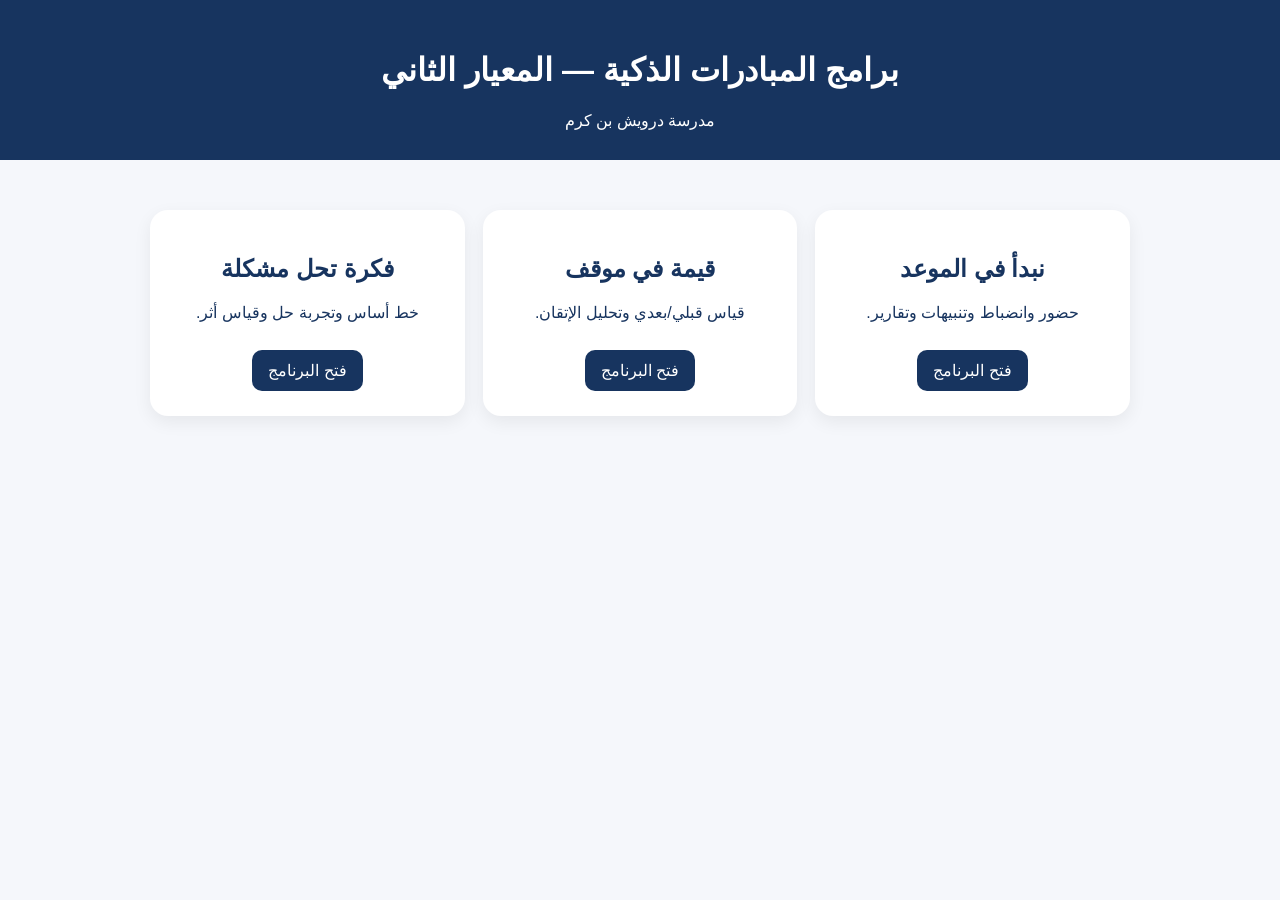
==== index.html @ 155e4d24 "Add initiatives home page" ====
<!doctype html><html lang="ar" dir="rtl"><head><meta charset="utf-8"><meta name="viewport" content="width=device-width,initial-scale=1"><title>برامج المبادرات الذكية</title><style>body{font-family:Tahoma,Arial;background:#f5f7fb;margin:0;color:#17345f}header{padding:30px;text-align:center;background:#17345f;color:#fff}.wrap{max-width:980px;margin:35px auto;padding:15px;display:grid;grid-template-columns:repeat(3,1fr);gap:18px}.c{background:#fff;border-radius:18px;padding:25px;box-shadow:0 6px 18px #0001;text-align:center}.c a{display:inline-block;margin-top:12px;padding:11px 16px;background:#17345f;color:#fff;text-decoration:none;border-radius:10px}@media(max-width:800px){.wrap{grid-template-columns:1fr}}</style></head><body><header><h1>برامج المبادرات الذكية — المعيار الثاني</h1><div>مدرسة درويش بن كرم</div></header><div class="wrap"><div class="c"><h2>نبدأ في الموعد</h2><p>حضور وانضباط وتنبيهات وتقارير.</p><a href="on-time.html">فتح البرنامج</a></div><div class="c"><h2>قيمة في موقف</h2><p>قياس قبلي/بعدي وتحليل الإتقان.</p><a href="values.html">فتح البرنامج</a></div><div class="c"><h2>فكرة تحل مشكلة</h2><p>خط أساس وتجربة حل وقياس أثر.</p><a href="problem-solving.html">فتح البرنامج</a></div></div></body></html>
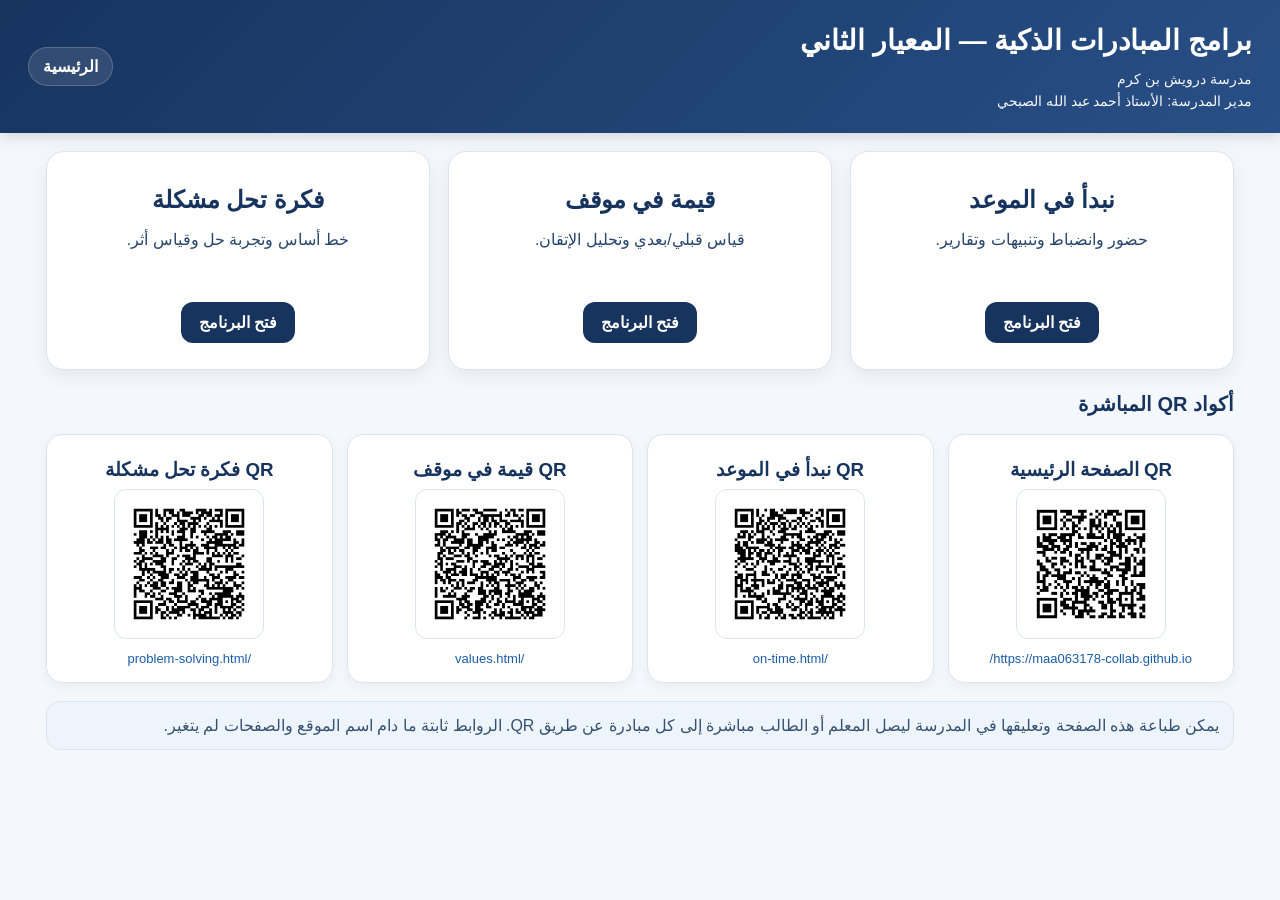
==== commit e8530a1b: "Add files via upload" ====
--- a/index.html
+++ b/index.html
@@ -1 +1,56 @@
-<!doctype html><html lang="ar" dir="rtl"><head><meta charset="utf-8"><meta name="viewport" content="width=device-width,initial-scale=1"><title>برامج المبادرات الذكية</title><style>body{font-family:Tahoma,Arial;background:#f5f7fb;margin:0;color:#17345f}header{padding:30px;text-align:center;background:#17345f;color:#fff}.wrap{max-width:980px;margin:35px auto;padding:15px;display:grid;grid-template-columns:repeat(3,1fr);gap:18px}.c{background:#fff;border-radius:18px;padding:25px;box-shadow:0 6px 18px #0001;text-align:center}.c a{display:inline-block;margin-top:12px;padding:11px 16px;background:#17345f;color:#fff;text-decoration:none;border-radius:10px}@media(max-width:800px){.wrap{grid-template-columns:1fr}}</style></head><body><header><h1>برامج المبادرات الذكية — المعيار الثاني</h1><div>مدرسة درويش بن كرم</div></header><div class="wrap"><div class="c"><h2>نبدأ في الموعد</h2><p>حضور وانضباط وتنبيهات وتقارير.</p><a href="on-time.html">فتح البرنامج</a></div><div class="c"><h2>قيمة في موقف</h2><p>قياس قبلي/بعدي وتحليل الإتقان.</p><a href="values.html">فتح البرنامج</a></div><div class="c"><h2>فكرة تحل مشكلة</h2><p>خط أساس وتجربة حل وقياس أثر.</p><a href="problem-solving.html">فتح البرنامج</a></div></div></body></html>+<!doctype html><html lang="ar" dir="rtl"><head><meta charset="utf-8"><meta name="viewport" content="width=device-width,initial-scale=1"><title>برامج المبادرات الذكية — المعيار الثاني</title><style>
+:root{--a:#17345f;--b:#284f86;--bg:#f4f7fb;--card:#ffffff;--text:#1f2b3d;--muted:#677489;--line:#dce4ef}
+*{box-sizing:border-box}
+body{margin:0;font-family:Tahoma,Arial,sans-serif;direction:rtl;background:var(--bg);color:var(--text)}
+a{text-decoration:none}
+header{padding:24px 28px;color:#fff;background:linear-gradient(135deg,var(--a),var(--b));box-shadow:0 4px 14px #0002}
+header h1{margin:0 0 8px;font-size:28px}
+.meta{font-size:14px;opacity:.96}
+.wrap{max-width:1220px;margin:18px auto;padding:0 16px}
+.grid{display:grid;grid-template-columns:repeat(4,1fr);gap:12px}.card{background:#fff;border:1px solid var(--line);border-radius:16px;padding:16px;box-shadow:0 4px 12px #0000000c}
+.kpi b{display:block;font-size:28px;color:var(--a);margin-top:8px}.kpi span{font-size:13px;color:var(--muted)}
+.title{font-size:20px;color:var(--a);margin:22px 0 10px;font-weight:700}.two{display:grid;grid-template-columns:1.2fr .8fr;gap:14px}
+form{display:grid;grid-template-columns:repeat(4,1fr);gap:10px}.field{display:flex;flex-direction:column;gap:5px}label{font-size:13px;color:var(--muted)}
+input,select,textarea,button{font:inherit}input,select,textarea{width:100%;padding:9px 10px;border:1px solid var(--line);border-radius:10px;background:#fff}textarea{min-height:74px;resize:vertical}
+.actions,.toolbar{display:flex;gap:8px;flex-wrap:wrap}.toolbar{margin-bottom:10px}.full{grid-column:1/-1}
+button,.btn{border:0;border-radius:10px;padding:10px 14px;cursor:pointer;background:var(--a);color:#fff;font-weight:700;display:inline-block}.secondary{background:#eef2f7;color:var(--a);border:1px solid var(--line)}.danger{background:#fff2f2;color:#b33a3a;border:1px solid #f2caca}
+.table{max-height:340px;overflow:auto;border:1px solid var(--line);border-radius:12px}table{width:100%;border-collapse:collapse;font-size:13px}th,td{padding:9px;border-bottom:1px solid var(--line);text-align:right}th{background:#f8fafc;color:var(--a);position:sticky;top:0}
+.badge{display:inline-block;padding:3px 8px;border-radius:999px;font-size:12px;font-weight:700}.ok{background:#e8f6f0;color:#137c5b}.warn{background:#fff5df;color:#c77700}.bad{background:#fdecec;color:#b33a3a}
+.insight{padding:12px;border-right:4px solid var(--a);background:#f8fafc;border-radius:10px;margin:8px 0}.small{font-size:12px;color:var(--muted)}canvas{width:100%;height:220px;background:#fff;border-radius:12px}
+.cards3{display:grid;grid-template-columns:repeat(3,1fr);gap:18px}.hero-card{background:#fff;border-radius:18px;padding:26px;box-shadow:0 6px 18px #0001;text-align:center;border:1px solid var(--line)}.hero-card h2{margin:8px 0 10px;color:var(--a);font-size:24px}.hero-card p{color:#27456d;font-size:16px;min-height:44px}
+.home-btn{display:inline-block;margin-top:12px;padding:11px 18px;background:var(--a);color:#fff;border-radius:12px;font-weight:700}
+.brandbar{display:flex;align-items:center;justify-content:space-between;gap:14px;flex-wrap:wrap}.brand-info{display:flex;flex-direction:column;gap:6px}.home-link{display:inline-flex;align-items:center;gap:8px;background:#ffffff1c;color:#fff;border:1px solid #ffffff30;padding:9px 14px;border-radius:999px;font-weight:700}
+.qr-grid{display:grid;grid-template-columns:repeat(auto-fit,minmax(200px,1fr));gap:14px;margin-top:18px}.qr-card{background:#fff;border:1px solid var(--line);border-radius:16px;padding:16px;text-align:center;box-shadow:0 4px 12px #0000000c}.qr-card img{width:150px;height:150px;object-fit:contain;border:1px solid var(--line);border-radius:12px;background:#fff;padding:8px}.qr-card h3{margin:8px 0;color:var(--a)}.qr-card a{display:block;color:#1b5ca8;font-size:13px;word-break:break-all;margin-top:8px}
+.subhead{display:flex;justify-content:space-between;align-items:flex-start;gap:16px;flex-wrap:wrap;margin-bottom:12px}.subhead .note{max-width:720px}.page-tools{display:flex;gap:10px;flex-wrap:wrap;align-items:center}.qr-mini{background:#fff;border:1px solid var(--line);border-radius:16px;padding:10px;text-align:center;min-width:170px}.qr-mini img{width:120px;height:120px;object-fit:contain}.qr-mini .tiny{font-size:12px;color:var(--muted)}
+.footer-note{margin-top:18px;padding:14px;background:#eef4fb;border:1px solid var(--line);border-radius:14px;color:#365272}
+@media(max-width:980px){.grid{grid-template-columns:repeat(2,1fr)}.two{grid-template-columns:1fr}form{grid-template-columns:repeat(2,1fr)}.cards3{grid-template-columns:1fr}}
+@media(max-width:600px){.grid,form{grid-template-columns:1fr}.full{grid-column:auto}header h1{font-size:22px}.hero-card h2{font-size:22px}}
+@media print{.no-print,.actions,.toolbar,form,.home-link,.qr-only-hide{display:none!important}.wrap{max-width:none;margin:0;padding:0}.card,.hero-card,.qr-card{box-shadow:none}.table{max-height:none;overflow:visible}}
+</style></head><body>
+<header>
+  <div class="brandbar">
+    <div class="brand-info">
+      <h1>برامج المبادرات الذكية — المعيار الثاني</h1>
+      <div class="meta">مدرسة درويش بن كرم</div>
+      <div class="meta">مدير المدرسة: الأستاذ أحمد عبد الله الصبحي</div>
+    </div>
+    <a class="home-link no-print" href="https://maa063178-collab.github.io/">الرئيسية</a>
+  </div>
+</header>
+<div class="wrap">
+  <div class="cards3">
+    <div class="hero-card"><h2>نبدأ في الموعد</h2><p>حضور وانضباط وتنبيهات وتقارير.</p><a class="home-btn" href="on-time.html">فتح البرنامج</a></div>
+    <div class="hero-card"><h2>قيمة في موقف</h2><p>قياس قبلي/بعدي وتحليل الإتقان.</p><a class="home-btn" href="values.html">فتح البرنامج</a></div>
+    <div class="hero-card"><h2>فكرة تحل مشكلة</h2><p>خط أساس وتجربة حل وقياس أثر.</p><a class="home-btn" href="problem-solving.html">فتح البرنامج</a></div>
+  </div>
+
+  <div class="title">أكواد QR المباشرة</div>
+  <div class="qr-grid">
+    <div class="qr-card"><h3>QR الصفحة الرئيسية</h3><img src="[data-uri]" alt="QR الرئيسية"><a href="https://maa063178-collab.github.io/">https://maa063178-collab.github.io/</a></div>
+    <div class="qr-card"><h3>QR نبدأ في الموعد</h3><img src="[data-uri]" alt="QR نبدأ في الموعد"><a href="https://maa063178-collab.github.io/on-time.html">/on-time.html</a></div>
+    <div class="qr-card"><h3>QR قيمة في موقف</h3><img src="[data-uri]" alt="QR قيمة في موقف"><a href="https://maa063178-collab.github.io/values.html">/values.html</a></div>
+    <div class="qr-card"><h3>QR فكرة تحل مشكلة</h3><img src="[data-uri]" alt="QR فكرة تحل مشكلة"><a href="https://maa063178-collab.github.io/problem-solving.html">/problem-solving.html</a></div>
+  </div>
+
+  <div class="footer-note">يمكن طباعة هذه الصفحة وتعليقها في المدرسة ليصل المعلم أو الطالب مباشرة إلى كل مبادرة عن طريق QR. الروابط ثابتة ما دام اسم الموقع والصفحات لم يتغير.</div>
+</div></body></html>
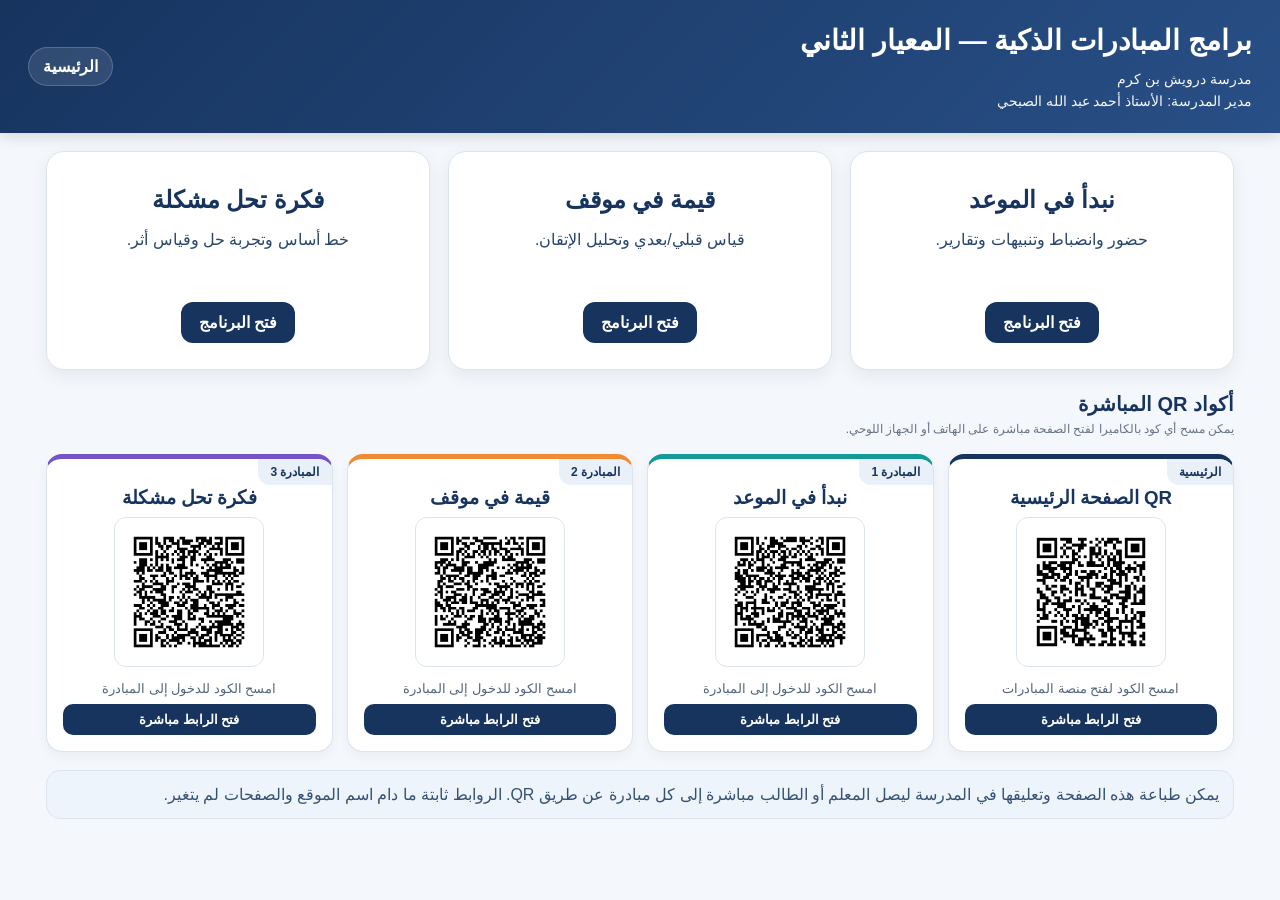
==== commit f5e7c09e: "Polish QR cards and interface" ====
--- a/index.html
+++ b/index.html
@@ -26,6 +26,14 @@
 @media(max-width:980px){.grid{grid-template-columns:repeat(2,1fr)}.two{grid-template-columns:1fr}form{grid-template-columns:repeat(2,1fr)}.cards3{grid-template-columns:1fr}}
 @media(max-width:600px){.grid,form{grid-template-columns:1fr}.full{grid-column:auto}header h1{font-size:22px}.hero-card h2{font-size:22px}}
 @media print{.no-print,.actions,.toolbar,form,.home-link,.qr-only-hide{display:none!important}.wrap{max-width:none;margin:0;padding:0}.card,.hero-card,.qr-card{box-shadow:none}.table{max-height:none;overflow:visible}}
+
+.qr-card{position:relative;overflow:hidden;padding-top:20px;transition:transform .18s ease,box-shadow .18s ease}
+.qr-card:hover{transform:translateY(-3px);box-shadow:0 10px 24px #00000016}
+.qr-tag{position:absolute;top:0;right:0;padding:6px 12px;border-bottom-left-radius:12px;background:#eaf0f8;color:#17345f;font-size:12px;font-weight:700}
+.scan-text{margin:10px 0 8px;color:#52657f;font-size:13px}
+.qr-open{display:inline-block;background:#17345f;color:#fff!important;padding:8px 14px;border-radius:10px;font-weight:700;font-size:13px}
+.qr-home{border-top:5px solid #17345f}.qr-on{border-top:5px solid #129a9a}.qr-values{border-top:5px solid #f28a32}.qr-problem{border-top:5px solid #7552c7}
+@media print{.qr-open{display:none!important}.qr-card:hover{transform:none;box-shadow:none}}
 </style></head><body>
 <header>
   <div class="brandbar">
@@ -44,12 +52,13 @@
     <div class="hero-card"><h2>فكرة تحل مشكلة</h2><p>خط أساس وتجربة حل وقياس أثر.</p><a class="home-btn" href="problem-solving.html">فتح البرنامج</a></div>
   </div>
 
-  <div class="title">أكواد QR المباشرة</div>
+  <div class="title">أكواد QR المباشرة</div><div class="small" style="margin:-4px 0 14px">يمكن مسح أي كود بالكاميرا لفتح الصفحة مباشرة على الهاتف أو الجهاز اللوحي.</div>
   <div class="qr-grid">
-    <div class="qr-card"><h3>QR الصفحة الرئيسية</h3><img src="[data-uri]" alt="QR الرئيسية"><a href="https://maa063178-collab.github.io/">https://maa063178-collab.github.io/</a></div>
-    <div class="qr-card"><h3>QR نبدأ في الموعد</h3><img src="[data-uri]" alt="QR نبدأ في الموعد"><a href="https://maa063178-collab.github.io/on-time.html">/on-time.html</a></div>
-    <div class="qr-card"><h3>QR قيمة في موقف</h3><img src="[data-uri]" alt="QR قيمة في موقف"><a href="https://maa063178-collab.github.io/values.html">/values.html</a></div>
-    <div class="qr-card"><h3>QR فكرة تحل مشكلة</h3><img src="[data-uri]" alt="QR فكرة تحل مشكلة"><a href="https://maa063178-collab.github.io/problem-solving.html">/problem-solving.html</a></div>
+    
+    <div class="qr-card qr-home"><div class="qr-tag">الرئيسية</div><h3>QR الصفحة الرئيسية</h3><img src="[data-uri]" alt="QR الصفحة الرئيسية"><div class="scan-text">امسح الكود لفتح منصة المبادرات</div><a class="qr-open" target="_blank" rel="noopener" href="https://maa063178-collab.github.io/">فتح الرابط مباشرة</a></div>
+    <div class="qr-card qr-on"><div class="qr-tag">المبادرة 1</div><h3>نبدأ في الموعد</h3><img src="[data-uri]" alt="QR نبدأ في الموعد"><div class="scan-text">امسح الكود للدخول إلى المبادرة</div><a class="qr-open" target="_blank" rel="noopener" href="https://maa063178-collab.github.io/on-time.html">فتح الرابط مباشرة</a></div>
+    <div class="qr-card qr-values"><div class="qr-tag">المبادرة 2</div><h3>قيمة في موقف</h3><img src="[data-uri]" alt="QR قيمة في موقف"><div class="scan-text">امسح الكود للدخول إلى المبادرة</div><a class="qr-open" target="_blank" rel="noopener" href="https://maa063178-collab.github.io/values.html">فتح الرابط مباشرة</a></div>
+    <div class="qr-card qr-problem"><div class="qr-tag">المبادرة 3</div><h3>فكرة تحل مشكلة</h3><img src="[data-uri]" alt="QR فكرة تحل مشكلة"><div class="scan-text">امسح الكود للدخول إلى المبادرة</div><a class="qr-open" target="_blank" rel="noopener" href="https://maa063178-collab.github.io/problem-solving.html">فتح الرابط مباشرة</a></div>
   </div>
 
   <div class="footer-note">يمكن طباعة هذه الصفحة وتعليقها في المدرسة ليصل المعلم أو الطالب مباشرة إلى كل مبادرة عن طريق QR. الروابط ثابتة ما دام اسم الموقع والصفحات لم يتغير.</div>
